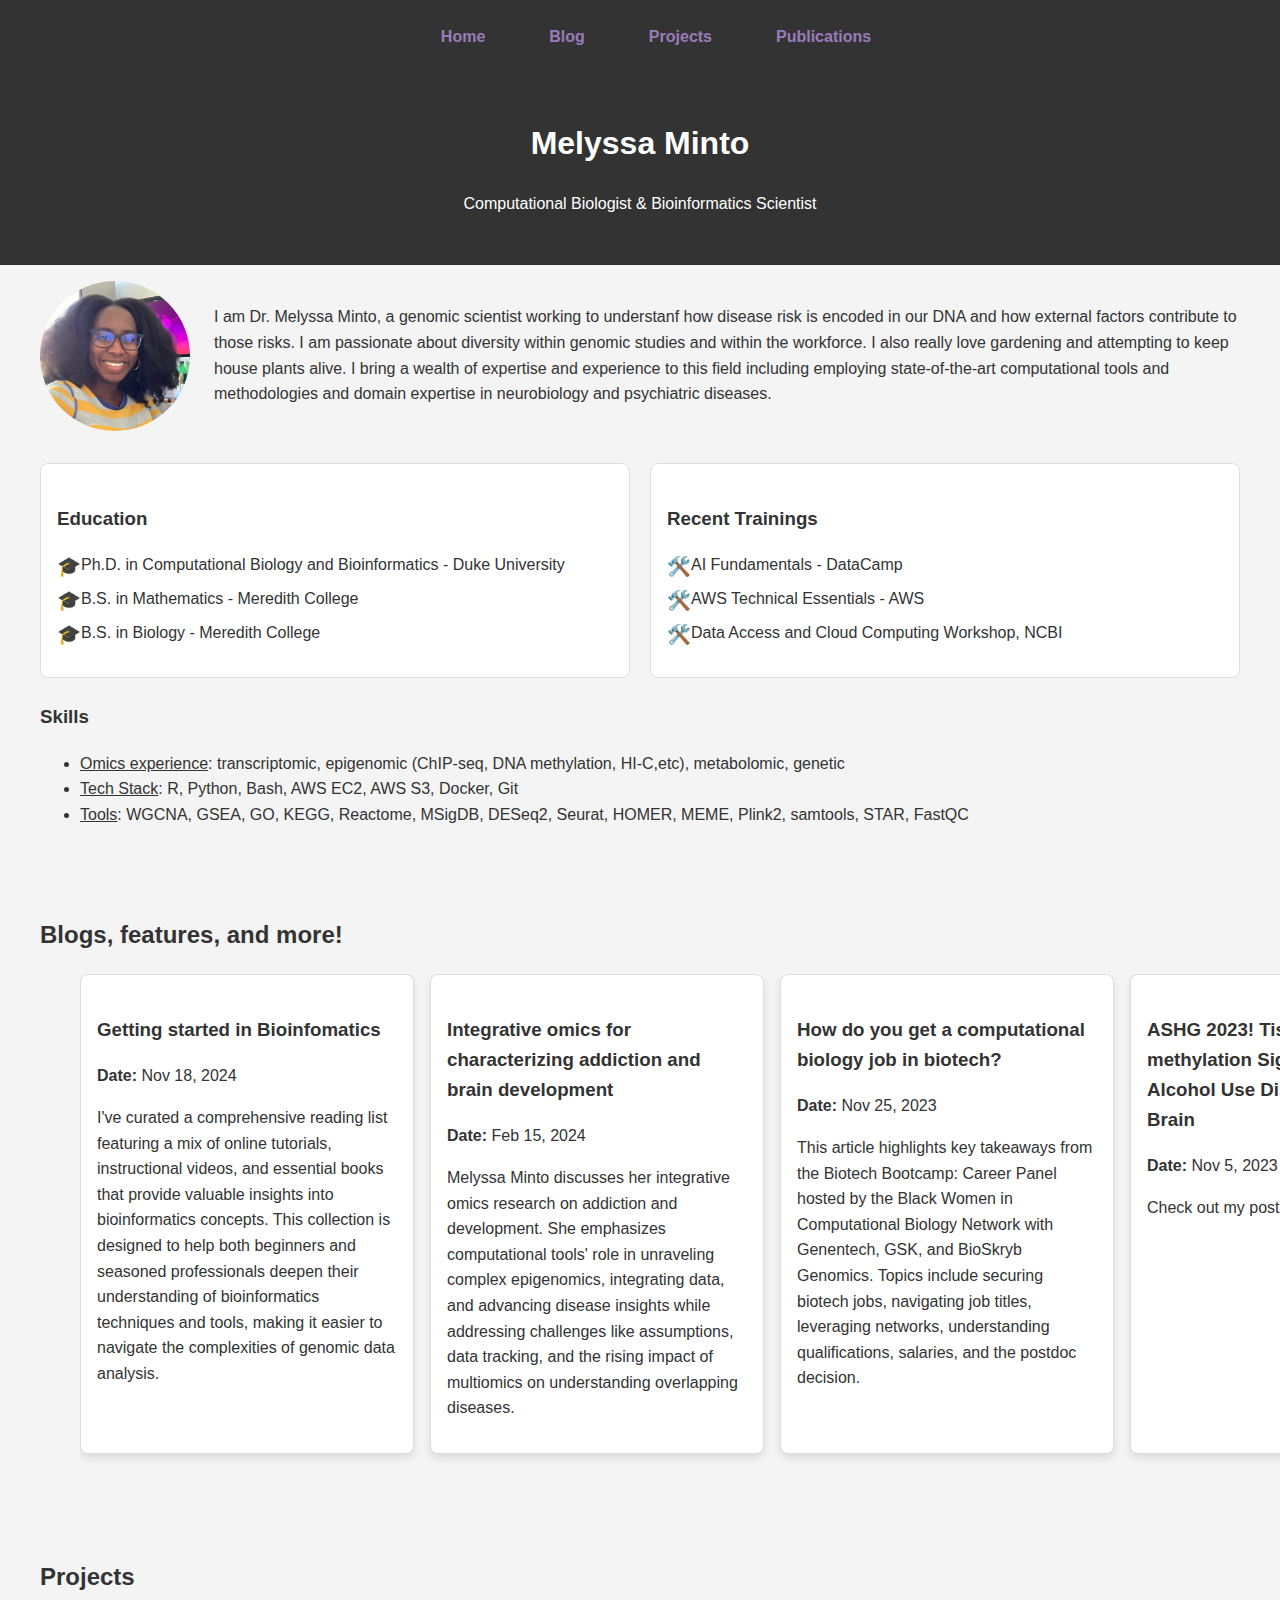
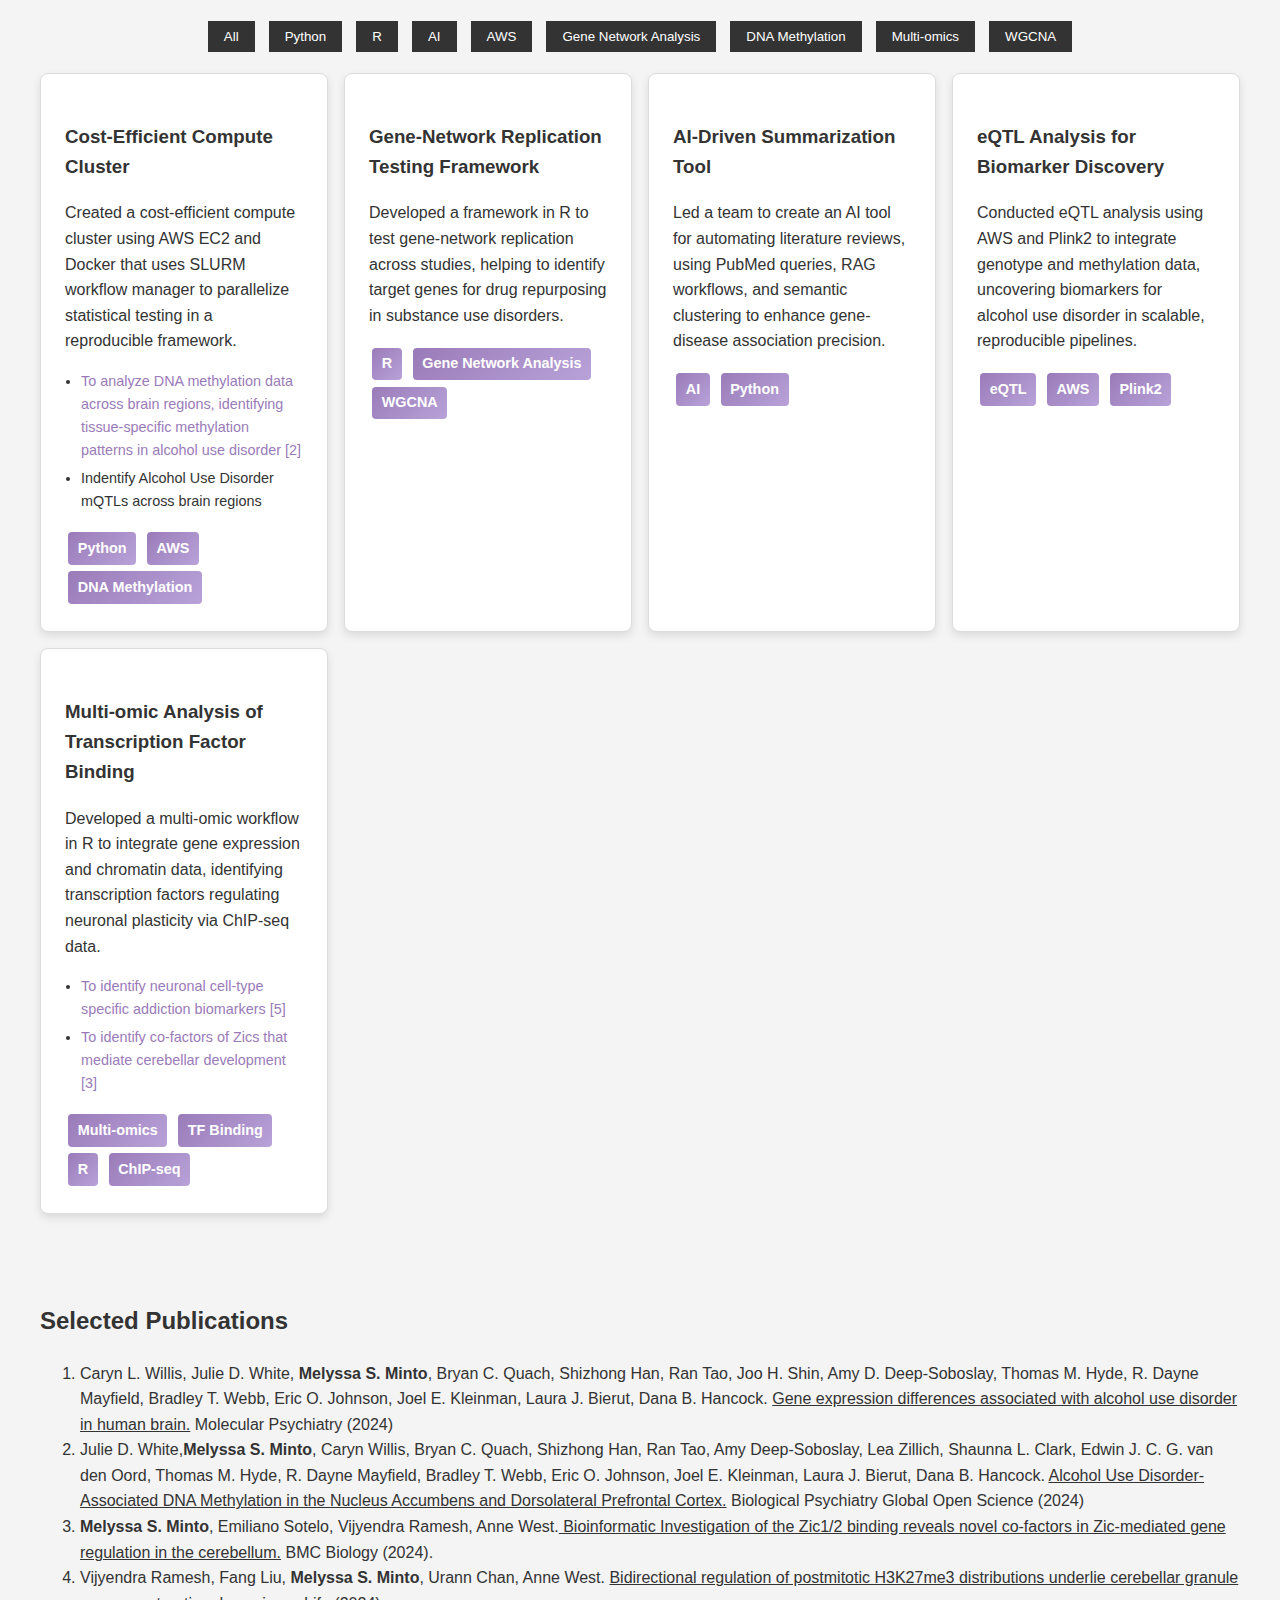
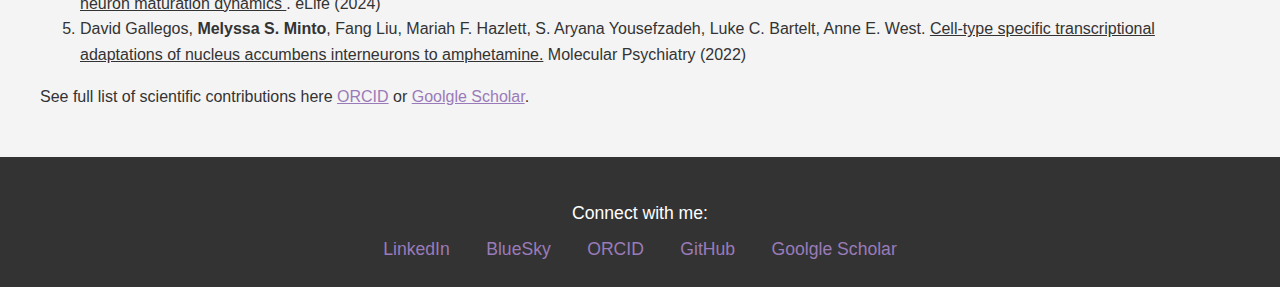
==== index.html @ 6156211e "launch" ====
<!DOCTYPE html>
<html lang="en">
<head>
    <meta charset="UTF-8">
    <meta name="viewport" content="width=device-width, initial-scale=1.0">
    <title>Melyssa Minto - Bioinformatics Portfolio</title>
    <link rel="stylesheet" href="styles.css">
</head>
<body>

<section id ="home">
    <header>
        <h1>Melyssa Minto</h1>
        <p>Computational Biologist & Bioinformatics Scientist</p>
    

        <nav>
            <div class="menu-icon" onclick="toggleMenu()">
                &#9776; <!-- Hamburger icon -->
            </div>
            <div class="nav-links">
                <a href="#home">Home</a> 
                <a href="blog.html">Blog</a> 
                <a href="#projects">Projects</a> 
                <a href="#publications">Publications</a> 
            </div>
        </nav>
    </header>

</section>


<section id ="intro">
    <div class="container">
        <div class="profile-section">
            <img src="assets/MelyssaMinto.jpg" alt="Headshot of Dr. Melyssa Minto" class="profile-photo">
            <div class="bio">
                <p> I am Dr. Melyssa Minto, a genomic scientist working to understanf how disease risk is encoded in our DNA and how external factors contribute to those risks.
                    I am passionate about diversity within genomic studies and within the workforce.
                    I also really love gardening and attempting to keep house plants alive. 
                    I bring a wealth of expertise and experience to this field including employing state-of-the-art computational tools and methodologies and domain expertise in neurobiology and psychiatric diseases.
                </p>
            </div>
        </div>
   
        <div class="info-section">
            <div class="education">
                <h3>Education</h3>

                <ul>
                    <li>Ph.D. in Computational Biology and Bioinformatics - Duke University</li>
                    <li>B.S. in Mathematics - Meredith College</li>
                    <li>B.S. in Biology - Meredith College</li>
                    <!-- Add more items as needed -->
                </ul>


            </div>
            <div class="trainings">
                <h3>Recent Trainings</h3>
                <ul>
                    <li>AI Fundamentals - DataCamp</li>
                    <li>AWS Technical Essentials -  AWS</li>
                    <li>Data Access and Cloud Computing Workshop, NCBI </li>
                    <!-- <li>Project Management Training, Duke DEVELPMNT</li>
                    <li>Clinical Research Education in Genome Science, Icahn SOM at Mt. Sinai</li>
                    <li>Certificate in Integrative Genomics, Summer Institute in Statistical Genetics UW-Seattle </li> -->

                    <!-- Add more items as needed -->
                </ul>
            </div>
        </div>
        <div class="skills">
            <h3> Skills</h3>
            <ul>
                <li> <u>Omics experience</u>: transcriptomic, epigenomic (ChIP-seq, DNA methylation, HI-C,etc), metabolomic, genetic </li>
                <li><u>Tech Stack</u>: R, Python, Bash, AWS EC2, AWS S3, Docker, Git </li> 
                <li><u>Tools</u>: WGCNA, GSEA, GO, KEGG, Reactome, MSigDB, DESeq2, Seurat, HOMER, MEME, Plink2, samtools, STAR, FastQC</li>
                    
            </ul>
        </div>
    </div>


</section>

<section id="blog-posts">
    <h2>Blogs, features, and more!</h2>
    <div class="carousel-container">
        <button class="carousel-btn prev" onclick="scrollCarousel(-1)">&#10094;</button>
        
        <div class="carousel-wrapper">

            <a href="blogs/getting_started_in_comp_bio.html" class="blog-item">
                <h3>Getting started in Bioinfomatics</h3>
                <p><strong>Date:</strong> Nov 18, 2024</p>
                <p> I've curated a comprehensive reading list featuring a mix of online tutorials, instructional videos, and essential books that provide valuable insights into bioinformatics concepts. This collection is designed to help both beginners and seasoned professionals deepen their understanding of bioinformatics techniques and tools, making it easier to navigate the complexities of genomic data analysis. </p>
            </a>
     

           
            <a href="https://www.biotechniques.com/computational-biology/integrative-omics-for-characterizing-addiction-and-brain-development/" class="blog-item">
                <h3>Integrative omics for characterizing addiction and brain development</h3>
                <p><strong>Date:</strong> Feb 15, 2024</p>
                <p> Melyssa Minto discusses her integrative omics research on addiction and development. She emphasizes computational tools' role in unraveling complex epigenomics, integrating data, and advancing disease insights while addressing challenges like assumptions, data tracking, and the rising impact of multiomics on understanding overlapping diseases.</p>
            </a>
            <a href="https://www.blackwomencompbio.org/post/how-do-you-get-a-computational-biology-job-in-biotech" class="blog-item">
                <h3>How do you get a computational biology job in biotech?</h3>
                <p><strong>Date:</strong> Nov 25, 2023</p>
                <p>This article highlights key takeaways from the Biotech Bootcamp: Career Panel hosted by the Black Women in Computational Biology Network with Genentech, GSK, and BioSkryb Genomics. Topics include securing biotech jobs, navigating job titles, leveraging networks, understanding qualifications, salaries, and the postdoc decision.</p>
            </a>

            <a href="https://drive.google.com/file/d/18emSz_TZVVwudNC96Hi_s4DrclPBiktf/view" class="blog-item">
                <h3>ASHG 2023! Tissue-Specific DNA methylation Signatures of Alcohol Use Disorder in Human Brain</h3>
                <p><strong>Date:</strong> Nov 5, 2023</p>
                <p>Check out my poster for ASHG 2023!.</p>
            </a>
            <a href="https://drive.google.com/file/d/1DxgAihRSM2KOfqMVGhnPeo-tkK07u04_/view" class="blog-item">
                <h3>GECCRT 2023! Tissue-Specific DNA methylation Signatures of Alcohol Use Disorder in Human Brain</h3>
                <p><strong>Date:</strong> May 17 2023</p>
                <p>Check out my poster for GECCRT 2023.</p>
            </a>
            <a href="https://naturalsciences.org/calendar/event/lunchtime-discovery-genomics-equity-and-the-environment/" class="blog-item">
                <h3>Lunchtime Discovery: Genomics, Equity and the Environment </h3>
                <p><strong>Date:</strong> Feb 15, 2023</p>
                <p> Curious about the what a Bioinformatics Scientist does - check this out.</p>
            </a>
            <a href="https://magazine.meredith.edu/2023/05/03/melyssa-minto-hard-work-pays-off/" class="blog-item">
                <h3>Hard Work Pays Off - Alumna Uses Determination to Achieve Her Goals</h3>
                <p><strong>Date:</strong> May 3, 2023</p>
                <p> Melyssa Minto, bioinformatics scientist at RTI, explores the intersection of genetics, epigenetics, and social determinants of health. She emphasizes finding your niche and pursuing questions that inspire passion in bioinformatics .</p>
            </a>
            <a href="https://www.youtube.com/watch?v=2IV2mWRRefg" class="blog-item">
                <h3>Bioinformatics PhD, Motherhood, Amplifying Black Voices ft Melyssa Minto | Tech Girl Thursdays Ep 19 </h3>
                <p><strong>Date:</strong> Jan 28, 2021</p>
                <p> Watch this interview as I discuss balancing motherhood and getting my PhD.</p>
            </a>
            <a href="https://www.meredith.edu/goingstrong/melyssa-minto/" class="blog-item">
                <h3>Making Research a Career – Melyssa Mintoy</h3>
                <p><strong>Date:</strong> May 2017</p>
                <p> Melyssa Minto, ’17, a double major in mathematics and biology, is pursuing a Ph.D. in computational biology and bioinformatics at Duke University, driven by her passion for genetics, epigenetics, and research, while valuing the supportive Meredith College community that helped shape her academic and personal growth.</p>
            </a>

         
            
            <!-- Add more blog items as needed -->
        </div>
        
        <button class="carousel-btn next" onclick="scrollCarousel(1)">&#10095;</button>
    </div>
</section>


<section id="projects">
    <h2>Projects</h2>

    <!-- Filter Buttons -->
    <div class="filter-buttons">
        <button onclick="filterProjects('all')">All</button>
        <button onclick="filterProjects('Python')">Python</button>
        <button onclick="filterProjects('R')">R</button>
        <button onclick="filterProjects('AI')">AI</button>
        <button onclick="filterProjects('AWS')">AWS</button>
        <button onclick="filterProjects('Gene Network Analysis')">Gene Network Analysis</button>
        <button onclick="filterProjects('DNA Methylation')">DNA Methylation</button>
        <button onclick="filterProjects('Multi-omics')">Multi-omics</button>
        <button onclick="filterProjects('WGCNA')">WGCNA</button>
    </div>

    <!-- Project Cards in Grid -->
    <div class="project-grid">
        <!-- Project 1 -->
        <div class="project-card" data-tags="Python AWS DNA Methylation">
            <a href="https://github.com/MelyssaMinto/compute-cluster" target="_blank">
                <h3>Cost-Efficient Compute Cluster</h3>
                <p>Created a cost-efficient compute cluster using AWS EC2 and Docker that uses SLURM workflow manager to parallelize statistical testing in a reproducible framework. </p>
            </a>
            
            <!-- "Used in" Section with Links (outside of <a> tag) -->
            <ul class="used-in">
                <li><a href="#publications" target="_blank">To analyze DNA methylation data across brain regions, identifying tissue-specific methylation patterns in alcohol use disorder [2]</a></li>
                <li>Indentify Alcohol Use Disorder mQTLs across brain regions</li>
            </ul>
            
            <!-- Tags Section -->
            <div class="tags">
                <span>Python</span>
                <span>AWS</span>
                <span>DNA Methylation</span>
            </div>
        </div>

        <!-- Project 2 -->
        <div class="project-card" data-tags="R Gene Network Analysis WGCNA">
            <a href="" target="_blank">
                <h3>Gene-Network Replication Testing Framework</h3>
                <p>Developed a framework in R to test gene-network replication across studies, helping to identify target genes for drug repurposing in substance use disorders.</p>
            </a>
            <!-- "Used in" Section with Links -->
            <!-- <ul class="used-in">
                <li><a href="https://scholar.google.com/citations?user=4_3eFXcAAAAJ&hl=en" target="_blank">Publication Title 1</a></li>
            </ul> -->
            <!-- Tags Section -->
            <div class="tags">
                <span>R</span>
                <span>Gene Network Analysis</span>
                <span>WGCNA</span>
            </div>
            
        </div>

        <!-- Project 3 -->
         <div class="project-card" data-tags="AI Python">
            <a href="https://github.com/MelyssaMinto/ai-literature-summarization" target="_blank" >
                <h3>AI-Driven Summarization Tool</h3>
                <p>Led a team to create an AI tool for automating literature reviews, using PubMed queries, RAG workflows, and semantic clustering to enhance gene-disease association precision.</p>
            </a>
            <!-- "Used in" Section with Links -->
             <!-- <ul class="used-in">
                 <li></li>
                 <li> </li>
             </ul> -->
             <!-- Tags Section -->
            <div class="tags">
                <span>AI</span>
                <span>Python</span>
            </div>
         </div>
           
       

        <!-- Project 4 -->
         <div class="project-card" data-tags="eQTL AWS Plink2">
            <a href="https://github.com/MelyssaMinto/eqtl-analysis" target="_blank" >
                <h3>eQTL Analysis for Biomarker Discovery</h3>
                <p>Conducted eQTL analysis using AWS and Plink2 to integrate genotype and methylation data, uncovering biomarkers for alcohol use disorder in scalable, reproducible pipelines.</p>
            </a>
            <!-- "Used in" Section with Links -->
             <!-- <ul class="used-in">
                 <li></li>
                 <li></li>
             </ul>  -->
             <!-- Tags Section -->
            <div class="tags">
                <span>eQTL</span>
                <span>AWS</span>
                <span>Plink2</span>
            </div>
         </div>
            
       

        <!-- Project 5 -->
         <div class="project-card" data-tags="Multi-omics TF Binding R ChIP-seq">
            <a href="https://github.com/MelyssaMinto/multi-omic-tf-binding" target="_blank" >
                <h3>Multi-omic Analysis of Transcription Factor Binding</h3>
                <p>Developed a multi-omic workflow in R to integrate gene expression and chromatin data, identifying transcription factors regulating neuronal plasticity via ChIP-seq data.</p>
                
            </a>
            <!-- "Used in" Section with Links -->
             <ul class="used-in">
                 <li><a href="#publications" target="_blank"> To identify neuronal cell-type specific addiction biomarkers [5] </a></li>
                 <li><a href="#publications" target="_blank">To identify co-factors of Zics that mediate cerebellar development [3]</a></li>
             </ul>
             <!-- Tags Section -->
            <div class="tags">
                <span>Multi-omics</span>
                <span>TF Binding</span>
                <span>R</span>
                <span>ChIP-seq</span>
            </div>


         </div>
            
        
    </div>
</section>

<section id="publications"> 
    <h2> Selected Publications</h2>
    <ol>
        <li><a href="https://www.nature.com/articles/s41380-024-02777-1" target="_blank" class="pub">Caryn L. Willis, Julie D. White, <strong>Melyssa S. Minto</strong>, Bryan C. Quach, Shizhong Han, Ran Tao, Joo H. Shin, Amy D. Deep-Soboslay, Thomas M. Hyde, R. Dayne Mayfield, Bradley T. Webb, Eric O. Johnson, Joel E. Kleinman, Laura J. Bierut, Dana B. Hancock. <u>Gene expression differences associated with alcohol use disorder in human brain.</u> Molecular Psychiatry (2024)</a> </li>
        <li><a href="https://www.sciencedirect.com/science/article/pii/S2667174324000880?via%3Dihub" target="_blank" class="pub">Julie D. White,<strong>Melyssa S. Minto</strong>, Caryn Willis, Bryan C. Quach, Shizhong Han, Ran Tao, Amy Deep-Soboslay, Lea Zillich, Shaunna L. Clark, Edwin J. C. G. van den Oord, Thomas M. Hyde, R. Dayne Mayfield, Bradley T. Webb, Eric O. Johnson, Joel E. Kleinman, Laura J. Bierut, Dana B. Hancock. <u>Alcohol Use Disorder-Associated DNA Methylation in the Nucleus Accumbens and Dorsolateral Prefrontal Cortex.</u> Biological Psychiatry Global Open Science (2024)</a></li>
        <li><a href="https://bmcbiol.biomedcentral.com/articles/10.1186/s12915-024-01989-9" target="_blank" class="pub"><strong>Melyssa S. Minto</strong>, Emiliano Sotelo, Vijyendra Ramesh, Anne West.<u> Bioinformatic Investigation of the Zic1/2 binding reveals novel co-factors in Zic-mediated gene regulation in the cerebellum.</u> BMC Biology (2024).</a></li>
        <li><a href="https://elifesciences.org/articles/86273" target="_blank" class="pub">Vijyendra Ramesh, Fang Liu, <strong>Melyssa S. Minto</strong>, Urann Chan, Anne West. <u>Bidirectional regulation of postmitotic H3K27me3 distributions underlie cerebellar granule neuron maturation dynamics </u>. eLife (2024) </a></li>
        <li><a href="http://www.nature.com/articles/s41380-022-01466-1" target="_blank" class="pub">David Gallegos, <strong>Melyssa S. Minto</strong>, Fang Liu, Mariah F. Hazlett, S. Aryana Yousefzadeh, Luke C. Bartelt, Anne E. West. <u>Cell-type specific transcriptional adaptations of nucleus accumbens interneurons to amphetamine.</u> Molecular Psychiatry (2022)</a></li>
    </ol>

    <p> See full list of scientific contributions here <a href="https://orcid.org/0000-0002-5438-7285" target="_blank">ORCID</a> or <a href="https://scholar.google.com/citations?user=4_3eFXcAAAAJ&hl=en" target="_blank">Goolgle Scholar</a>.</p>

</section>

<!-- Footer Section -->
<footer>
    <div class="footer-content">
        <p>Connect with me:</p>
        <div class="social-links">
            <a href="https://www.linkedin.com/in/melyssaminto/" target="_blank">LinkedIn</a>
            <a href="https://bsky.app/profile/melyssaminto.bsky.social" target="_blank">BlueSky</a>
            <a href="https://orcid.org/0000-0002-5438-7285" target="_blank">ORCID</a>
            <a href="https://github.com/MelyssaMinto" target="_blank">GitHub</a>
            <a href="https://scholar.google.com/citations?user=4_3eFXcAAAAJ&hl=en" target="_blank">Goolgle Scholar</a>
        </div>
    </div>
</footer>

<script>
    function filterProjects(tag) {
        const cards = document.querySelectorAll('.project-card');
        
        cards.forEach(card => {
            // Show all cards if "all" is selected
            if (tag === 'all') {
                card.style.display = 'block';
            } else {
                // Check if the card has the selected tag
                if (card.getAttribute('data-tags').includes(tag)) {
                    card.style.display = 'block';
                } else {
                    card.style.display = 'none';
                }
            }
        });
    }

    let currentIndex = 0;

//     function scrollCarousel(direction) {
//     const wrapper = document.querySelector('#blog-posts .carousel-wrapper');
//     const itemWidth = wrapper.offsetWidth / 3; // Width of each blog item in carousel
//     const maxIndex = Math.ceil(wrapper.children.length / 3) - 1; // Calculate max index for 3 items per view

//     // Update current index based on direction
//     currentIndex = Math.min(maxIndex, Math.max(0, currentIndex + direction));
//     const scrollPosition = currentIndex * itemWidth * 3;

//     // Smooth scroll to new position
//     wrapper.style.transform = `translateX(-${scrollPosition}px)`;
// }

function scrollCarousel(direction) {
    const wrapper = document.querySelector('.carousel-wrapper');
    const scrollAmount = wrapper.offsetWidth * 0.9; // Scroll 90% of the visible area width
    wrapper.scrollBy({
        left: direction * scrollAmount, // Scroll left or right based on direction (-1 or 1)
        behavior: 'smooth', // Smooth scrolling
    });
}


//     function scrollCarousel(direction) {
//         const wrapper = document.querySelector('.carousel-wrapper');
//         const items = document.querySelectorAll('.blog-item');
//         const itemsPerView = window.innerWidth >= 1024 ? 3 : window.innerWidth >= 769 ? 2 : 1;

//         const totalItems = items.length;
//         const maxIndex = totalItems - itemsPerView;

//         // Update the current index
//         currentIndex += direction;

//         // Clamp the index within bounds
//         currentIndex = Math.max(0, Math.min(currentIndex, maxIndex));

//         // Scroll to the selected item
//         wrapper.style.transform = `translateX(-${currentIndex * (100 / itemsPerView)}%)`;
//     }

//     function toggleMenu() {
//     const nav = document.querySelector('nav');
//     nav.classList.toggle('active');
// }

function updateCarouselButtons() {
    const wrapper = document.querySelector('.carousel-wrapper');
    const prevBtn = document.querySelector('.carousel-btn.prev');
    const nextBtn = document.querySelector('.carousel-btn.next');

    // Show or hide the "previous" button
    prevBtn.style.display = wrapper.scrollLeft > 0 ? 'block' : 'none';

    // Show or hide the "next" button
    const maxScrollLeft = wrapper.scrollWidth - wrapper.offsetWidth;
    nextBtn.style.display = wrapper.scrollLeft < maxScrollLeft ? 'block' : 'none';
}

// Attach the update function to the scroll event
document.querySelector('.carousel-wrapper').addEventListener('scroll', updateCarouselButtons);

// Run on load to initialize button visibility
updateCarouselButtons();


</script>



</body>
</html>
---- styles.css ----
html {
    scroll-behavior: smooth;
}


/* Main Container */
.container {
    max-width: 1200px;
    margin: 0 auto;
    padding: 1rem;
}

/* General Body Style */
body {
    font-family: Arial, sans-serif;
    line-height: 1.6;
    margin: 0;
    padding-top: 65px; 
    background: #f4f4f4;
    color: #333;
}
a {
    color: #9a7bb9;
    transition: color 0.3s;
}

a:hover {
    color: #46385b;
}


table {
    width: 100%;
    border-collapse: collapse; /* Makes borders collapse into a single border */
    border: 2px solid black; /* Add a black border around the table */
}

th, td {
    border: 1px solid black; /* Add a black border to each cell */
    padding: 8px; /* Adds some padding inside the cells */
    text-align: left; /* Optional, but helps make the text align neatly */
}

thead {
    background-color: #f2f2f2; /* Optional: Adds a background color to the header */
}


/* Header Section */
header {
    background: #333;
    color: #fff;
    text-align: center;
    padding: 2rem 1rem;
}

/* Navigation Bar */
nav {
    display: flex;
    justify-content: center;
    align-items: center;
    padding: 1rem;
    background-color: #333;
    color: #fff;
    position: fixed;
    top: 0;
    left: 0;
    width: 100%;
    z-index: 1000;
}

nav .nav-links {
    display: flex;
    justify-content: center;
    align-items: center;
}

nav a {
    color: #9a7bb9;
    margin: 0 1rem;
    text-decoration: none;
    font-weight: bold;
    transition: color 0.3s;
}

nav .nav-links a:hover {
    color: #b8a2d8;
}

nav .menu-icon {
    display: none;  /* Hidden by default on large screens */
    font-size: 2rem;
    cursor: pointer;
}

nav a:hover {
    background-color: #444;
}

/* Fix layout when navigation is active */
nav.active .nav-links a:hover {
    background-color: #444;
}


/* Profile Section Styling */
.profile-section {
    display: flex;
    align-items: center;
    gap: 1.5rem;
    margin-bottom: 2rem;
}

.profile-photo {
    width: 150px;
    height: 150px;
    border-radius: 50%;
    object-fit: cover;
}

.bio {
    flex: 1;
}

/* Information Section (Education & Trainings) */
.info-section {
    display: flex;
    gap: 20px;
    margin-top: 1rem;
}

.education, .trainings {
    flex: 1;
    background-color: #fff;
    padding: 1rem;
    border: 1px solid #ddd;
    border-radius: 8px;
}

/* Custom Bullet Points for Education Section */
.education ul {
    list-style: none; /* Remove default bullets */
    padding-left: 0; /* Remove left padding */
}

.education ul li {
    position: relative;
    padding-left: 1.5rem; /* Space for the emoji */
    margin-bottom: 0.5rem;
}

.education ul li::before {
    content: "🎓 "; /* Emoji as bullet point */
    position: absolute;
    left: 0;
    top: 0;
    font-size: 1.2rem;
}

/* Custom Bullet Points for Training Section */
.trainings ul {
    list-style: none; /* Remove default bullets */
    padding-left: 0; /* Remove left padding */
}

.trainings ul li {
    position: relative;
    padding-left: 1.5rem; /* Space for the emoji */
    margin-bottom: 0.5rem;
}

.trainings ul li::before {
    content: "🛠️  "; /* Emoji as bullet point */
    position: absolute;
    left: 0;
    top: 0;
    font-size: 1.2rem;
}

#blog-posts {
    padding: 2rem; /* Same as other sections for alignment */
    max-width: 1200px;
    margin: 0 auto;
}

/* Carousel Container */
.carousel-container {
    position: relative;
    overflow: hidden;
    width: 100%;
    max-width: 1200px;
    margin: 0 auto;
    padding: 0 40px; /* Adjusts padding between carousel buttons and blog items */
}

/* Wrapper to hold blog items in a row */
.carousel-wrapper {
    display: flex;
    gap: 1rem;
    transition: transform 0.5s ease;
    scroll-snap-type: x mandatory;
    overflow-x: auto;
    flex-wrap: nowrap;
    padding-bottom: 1rem; 

}

.carousel-wrapper::-webkit-scrollbar {
    display: none; /* Optional: Hides scrollbar for cleaner UI */
}

/* Individual Blog Item */
.blog-item {
    flex: 0 0 calc(33.33% - 1rem);
    max-width: 300px; 
    text-decoration: none; 
    color: inherit; 
    background: #fff;
    border: 1px solid #ddd;
    padding: 1rem;
    border-radius: 8px;
    box-shadow: 0 4px 8px rgba(0, 0, 0, 0.1);
    transition: transform 0.3s;
    scroll-snap-align: start;
}

.blog-item:a {
    text-decoration: none; 

}


.blog-item:hover {
    transform: scale(1.05);
    border-color: #9a7bb9;
    box-shadow: 0 4px 12px rgba(154, 123, 185, 0.2);
}


/* Carousel Buttons */
.carousel-btn {
    position: absolute;
    top: 50%;
    transform: translateY(-50%);
    font-size: 2rem;
    color: #333;
    background-color: transparent;
    border: none;
    cursor: pointer;
    padding: 0.5rem;
    z-index: 10; 
}

.carousel-btn.prev {
    left: 10px;
}

.carousel-btn.next {
    right: 1dvb;
}

.carousel-btn:hover {
    color: #9a7bb9;
}




/* Projects Section */
#projects {
    padding: 2rem;
    max-width: 1200px;
    margin: 0 auto;
}

.filter-buttons {
    text-align: center;
    margin-bottom: 1rem;
}

.filter-buttons button {
    padding: 0.5rem 1rem;
    margin: 0.3rem;
    background-color: #333;
    color: #fff;
    border: none;
    cursor: pointer;
    transition: background-color 0.3s;
}

.filter-buttons button:hover {
    background-color: #555;
}


.project-grid {
    display: grid;
    grid-template-columns: repeat(auto-fill, minmax(250px, 1fr));
    gap: 1rem;
}

.project-card {
    text-decoration: none; 
    color: inherit; 
    background: #fff;
    border: 1px solid #ddd;
    padding: 1.5rem;
    border-radius: 8px;
    box-shadow: 0 4px 8px rgba(0, 0, 0, 0.1);
    transition: transform 0.3s;
    overflow: hidden;
}

.project-card a {
    text-decoration: none;
    color: inherit;
    transition: color 0.3s;
}

.project-card:hover {
    transform: scale(1.05);
    border-color: #9a7bb9;
    box-shadow: 0 4px 12px rgba(154, 123, 185, 0.2);
}

/* "Used in" Section */
.used-in {
    list-style-type: disc;
    padding-left: 1rem; 
    margin-top: 0.5rem;
    margin-bottom: 1rem;
    font-size: 0.9rem;
}

.used-in li {
    margin-bottom: 0.3rem;
}

.used-in a {
    color: #9a7bb9;
    text-decoration: none;
    transition: color 0.3s;
}

.used-in a:hover {
    color: #b8a2d8;
    
}

/* Tag Styling */
.tags {
    margin-top: 1rem;
}

.tags span {
    display: inline-block;
    background: linear-gradient(135deg, #9a7bb9, #b8a2d8); /* Lavender gradient */
    color: #fff;
    padding: 0.3rem 0.6rem;
    margin: 0.2rem;
    border-radius: 4px;
    font-size: 0.9rem;
    font-weight: bold;
    transition: background-color 0.3s;
}

.tags span:hover {
    background: linear-gradient(135deg, #b8a2d8, #9a7bb9);
}

/* Publication Section */
#publications {
    padding: 2rem;
    max-width: 1200px;
    margin: 0 auto;
    text-decoration: none;
}

.pub {
    text-decoration: none;
    color: inherit;
}
.pub:hover {
    transform: scale(1.05);
    border-color: #9a7bb9;
    box-shadow: 0 4px 12px rgba(154, 123, 185, 0.2);
}
/* Footer Section */
footer {
    background-color: #333;
    color: #fff;
    padding: 1.5rem 0;
    text-align: center;
}

.footer-content {
    max-width: 1200px;
    margin: 0 auto;
}

.footer-content p {
    font-size: 1.1rem;
    margin-bottom: 0.5rem;
}

.social-links a {
    color: #9a7bb9;
    text-decoration: none;
    margin: 0 1rem;
    font-size: 1.1rem;
    transition: color 0.3s;
}

.social-links a:hover {
    color: #b8a2d8;
}

/* blog page and blogs */

.blog-grid-container {
    display: grid;
    grid-template-columns: repeat(auto-fill, minmax(300px, 1fr)); /* Creates responsive grid */
    gap: 1.5rem; /* Space between the grid items */
    padding: 2rem 3rem;
  }

  .blog-grid-item {
    background-color: #fff;
    padding: 1.5rem;
    border-radius: 8px;
    box-shadow: 0 4px 8px rgba(0, 0, 0, 0.1);
    text-decoration: none;
    color: inherit;
    transition: transform 0.3s ease, box-shadow 0.3s ease;
  }
  
  .blog-grid-item:hover {
    transform: translateY(-10px);
    box-shadow: 0 6px 12px rgba(0, 0, 0, 0.2);
  }
  
  .blog-grid-item h3 {
    font-size: 1.75rem;
    margin-bottom: 0.5rem;
  }
  
  .blog-grid-item p {
    font-size: 1rem;
    color: #555;
  }
  
  .blog-grid-item p strong {
    font-weight: bold;
  }
  


/* blogs */


article {
    margin: 0;
    padding: 20px;
    background: white; /* Optional: Adds a background to the article */
    border-radius: 8px;
}

.post-header{
    text-align: center;
    padding: 2rem 1rem;
    font-size: 2.5rem;
    margin-bottom: 5px;
}
.post-meta {
    text-align: center;
    font-size: 1rem;
    color: #888;
  }
  
  .post-meta span {
    font-weight: bold;
  }
  
  h2, h3 {
    margin-top: 1.5rem;
  }

  pre {
    background-color: #2d2d2d;
    color: white;
    padding: 1rem;
    border-radius: 5px;
    overflow-x: auto;
  }
  
  code {
    font-family: 'Courier New', monospace;
  }
  
  .callout {
    background-color: #d9c9ea;
    border-left: 5px solid #772dc0;
    padding: 1rem;
    margin: 1.5rem 0;
    border-radius: 5px;
  }
  
  .callout h4 {
    font-size: 1.25rem;
    margin-bottom: 5px;
  }
  
  .post-footer {
    font-size: 1rem;
    color: #555;
    margin-top: 2rem;
  }
  
/* Responsive Design */
@media (max-width: 768px) {

    .blog-grid-container {
        grid-template-columns: repeat(auto-fill, minmax(250px, 1fr)); /* Adjusts the columns for smaller screens */
      }

    .profile-section, .info-section {
        flex-direction: column;
        align-items: left;
        text-align: left;
    }

    .project-grid {
        grid-template-columns: 1fr;
    }

     /* Show the hamburger icon and hide the navigation links */
     nav .menu-icon {
        display: block;
        font-size: 2rem;
        cursor: pointer;
    }

    /* Hide the navigation links initially on small screens */
    nav .nav-links {
        display: none;
 
    }

    /* When the menu is active, show the links in a column */
    nav.active .nav-links {
        display: block;
        position: absolute;
        top: 60px;
        left: 0;
        width: 100%;
        background-color: #333;
        padding: 1rem;
        box-shadow: 0 2px 5px rgba(0, 0, 0, 0.1);
    }

    nav.active .nav-links a {
        display: block;
        padding: 1rem;
        border-bottom: 1px solid #444;
    }

    nav.active .nav-links a:hover {
        background-color: #444;
    }



    .carousel-wrapper {
        flex-wrap: nowrap; 
    }

    .blog-item {
        flex: 0 0 100%; /* One item per row on small screens */
    }

    .carousel-container {
        padding: 0 20px; /* Ensure there's padding to prevent overflow */
    }
}



/* Mid-size Screens: Show two items per view */
@media (max-width: 900px) {
    .blog-item {
        flex: 0 0 calc(50% - 1rem); /* Two items per row on medium screens */
    }
}


/* Basic desktop and tablet screen styles */
@media (min-width: 769px) {
    nav .menu-icon {
        display: none; /* Hide the hamburger icon on larger screens */
    }

    nav .nav-links {
        display: flex; /* Show the nav links in a row on larger screens */
    }

    nav .nav-links a {
        padding: 0.5rem 1rem;
    }
}
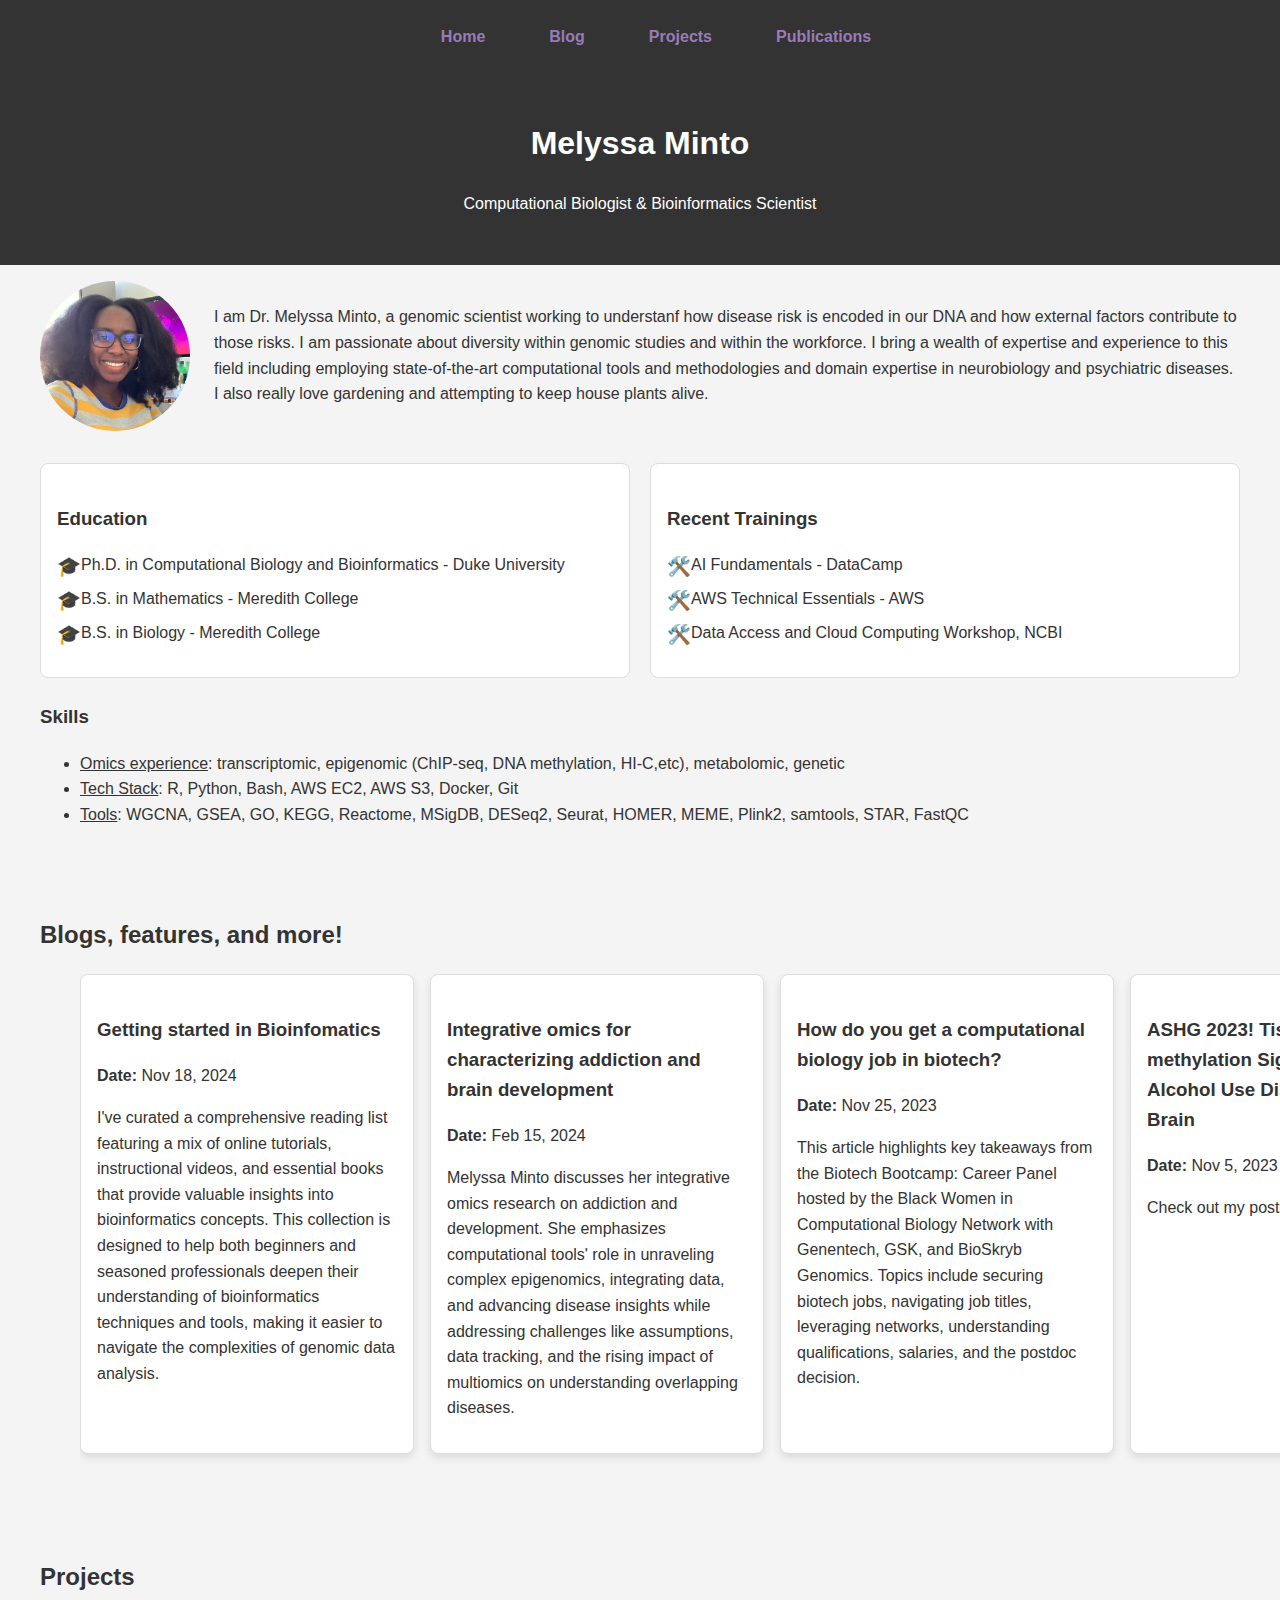
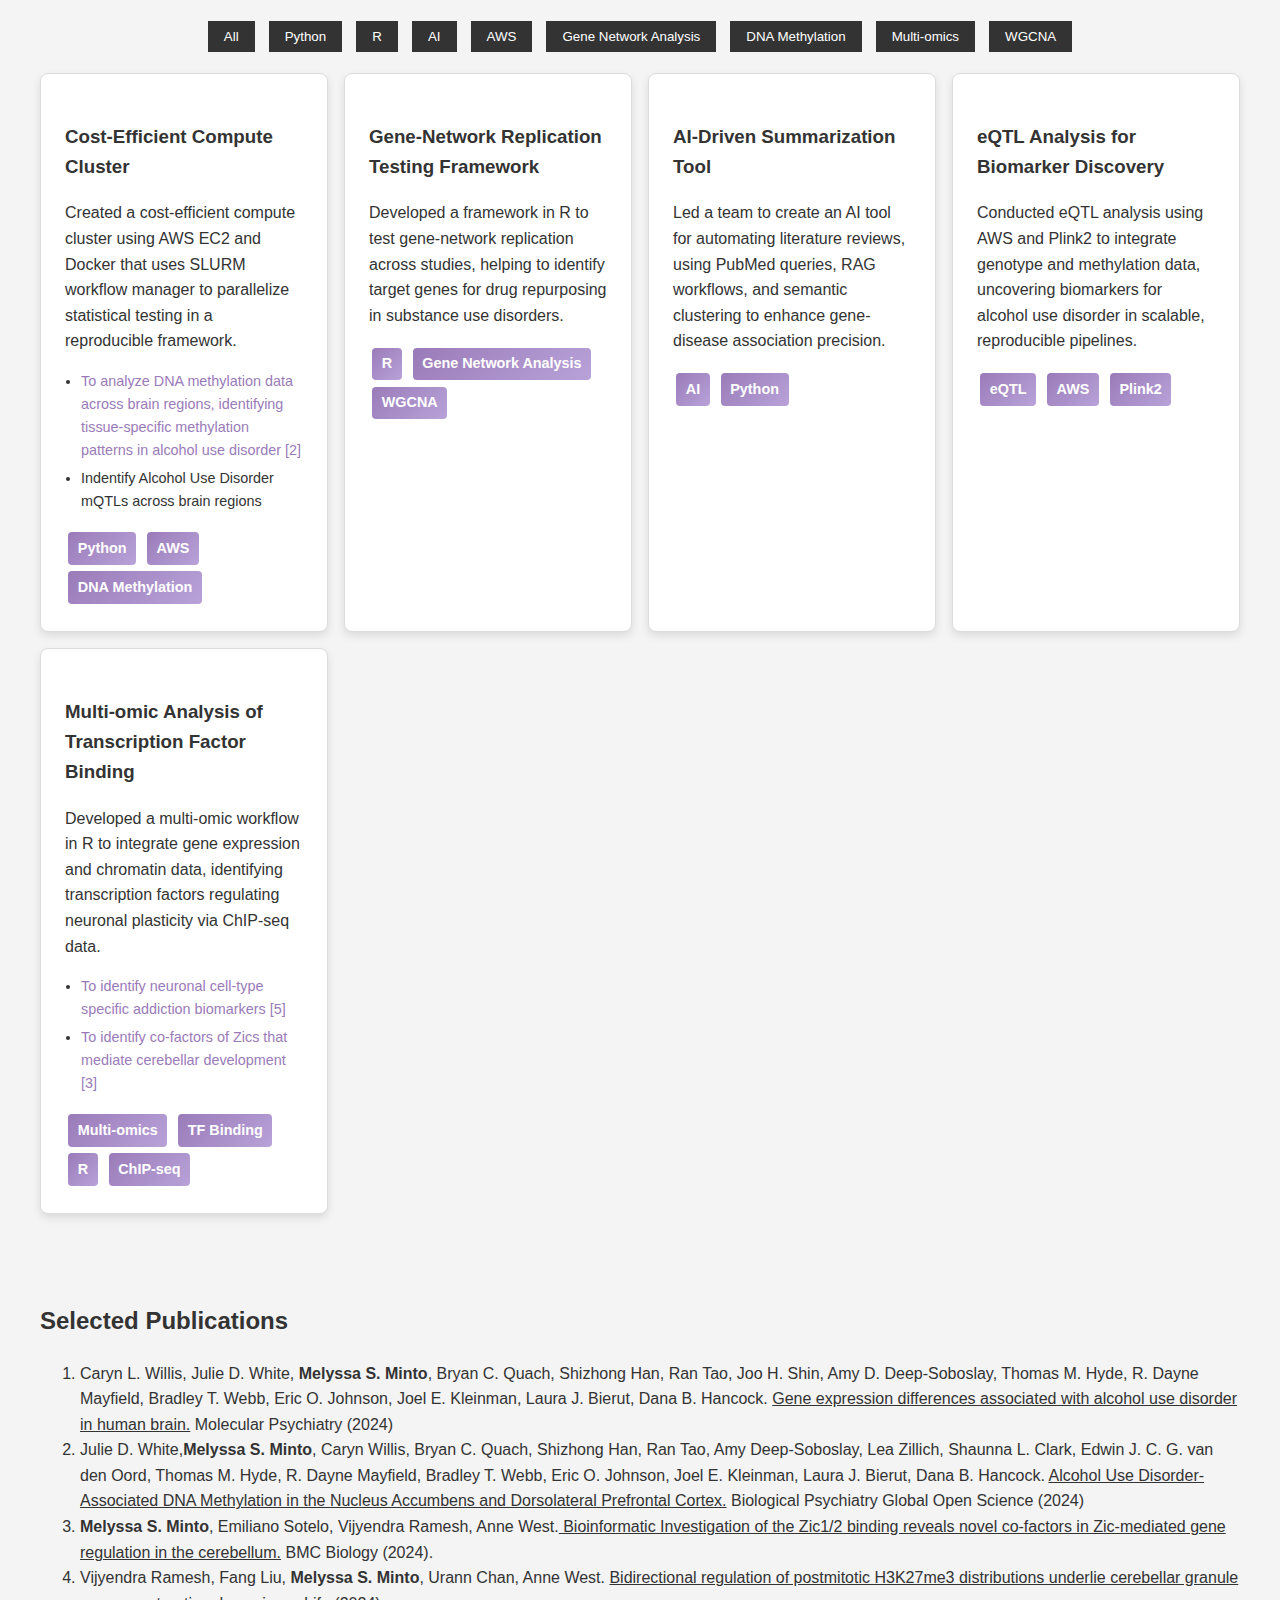
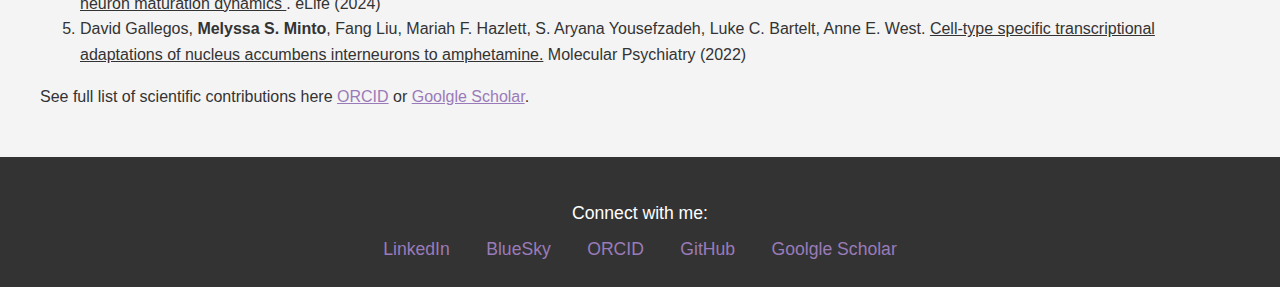
==== commit e75cea2e: "typos" ====
--- a/index.html
+++ b/index.html
@@ -37,8 +37,8 @@
             <div class="bio">
                 <p> I am Dr. Melyssa Minto, a genomic scientist working to understanf how disease risk is encoded in our DNA and how external factors contribute to those risks.
                     I am passionate about diversity within genomic studies and within the workforce.
+                    I bring a wealth of expertise and experience to this field including employing state-of-the-art computational tools and methodologies and domain expertise in neurobiology and psychiatric diseases.
                     I also really love gardening and attempting to keep house plants alive. 
-                    I bring a wealth of expertise and experience to this field including employing state-of-the-art computational tools and methodologies and domain expertise in neurobiology and psychiatric diseases.
                 </p>
             </div>
         </div>
@@ -136,7 +136,7 @@
                 <p> Watch this interview as I discuss balancing motherhood and getting my PhD.</p>
             </a>
             <a href="https://www.meredith.edu/goingstrong/melyssa-minto/" class="blog-item">
-                <h3>Making Research a Career – Melyssa Mintoy</h3>
+                <h3>Making Research a Career – Melyssa Minto</h3>
                 <p><strong>Date:</strong> May 2017</p>
                 <p> Melyssa Minto, ’17, a double major in mathematics and biology, is pursuing a Ph.D. in computational biology and bioinformatics at Duke University, driven by her passion for genetics, epigenetics, and research, while valuing the supportive Meredith College community that helped shape her academic and personal growth.</p>
             </a>
@@ -211,7 +211,7 @@
 
         <!-- Project 3 -->
          <div class="project-card" data-tags="AI Python">
-            <a href="https://github.com/MelyssaMinto/ai-literature-summarization" target="_blank" >
+            <a target="_blank" >
                 <h3>AI-Driven Summarization Tool</h3>
                 <p>Led a team to create an AI tool for automating literature reviews, using PubMed queries, RAG workflows, and semantic clustering to enhance gene-disease association precision.</p>
             </a>
@@ -231,7 +231,7 @@
 
         <!-- Project 4 -->
          <div class="project-card" data-tags="eQTL AWS Plink2">
-            <a href="https://github.com/MelyssaMinto/eqtl-analysis" target="_blank" >
+            <a target="_blank" >
                 <h3>eQTL Analysis for Biomarker Discovery</h3>
                 <p>Conducted eQTL analysis using AWS and Plink2 to integrate genotype and methylation data, uncovering biomarkers for alcohol use disorder in scalable, reproducible pipelines.</p>
             </a>
@@ -252,7 +252,7 @@
 
         <!-- Project 5 -->
          <div class="project-card" data-tags="Multi-omics TF Binding R ChIP-seq">
-            <a href="https://github.com/MelyssaMinto/multi-omic-tf-binding" target="_blank" >
+            <a href="https://github.com/MelyssaMinto/zic-analysis" target="_blank" >
                 <h3>Multi-omic Analysis of Transcription Factor Binding</h3>
                 <p>Developed a multi-omic workflow in R to integrate gene expression and chromatin data, identifying transcription factors regulating neuronal plasticity via ChIP-seq data.</p>
                 
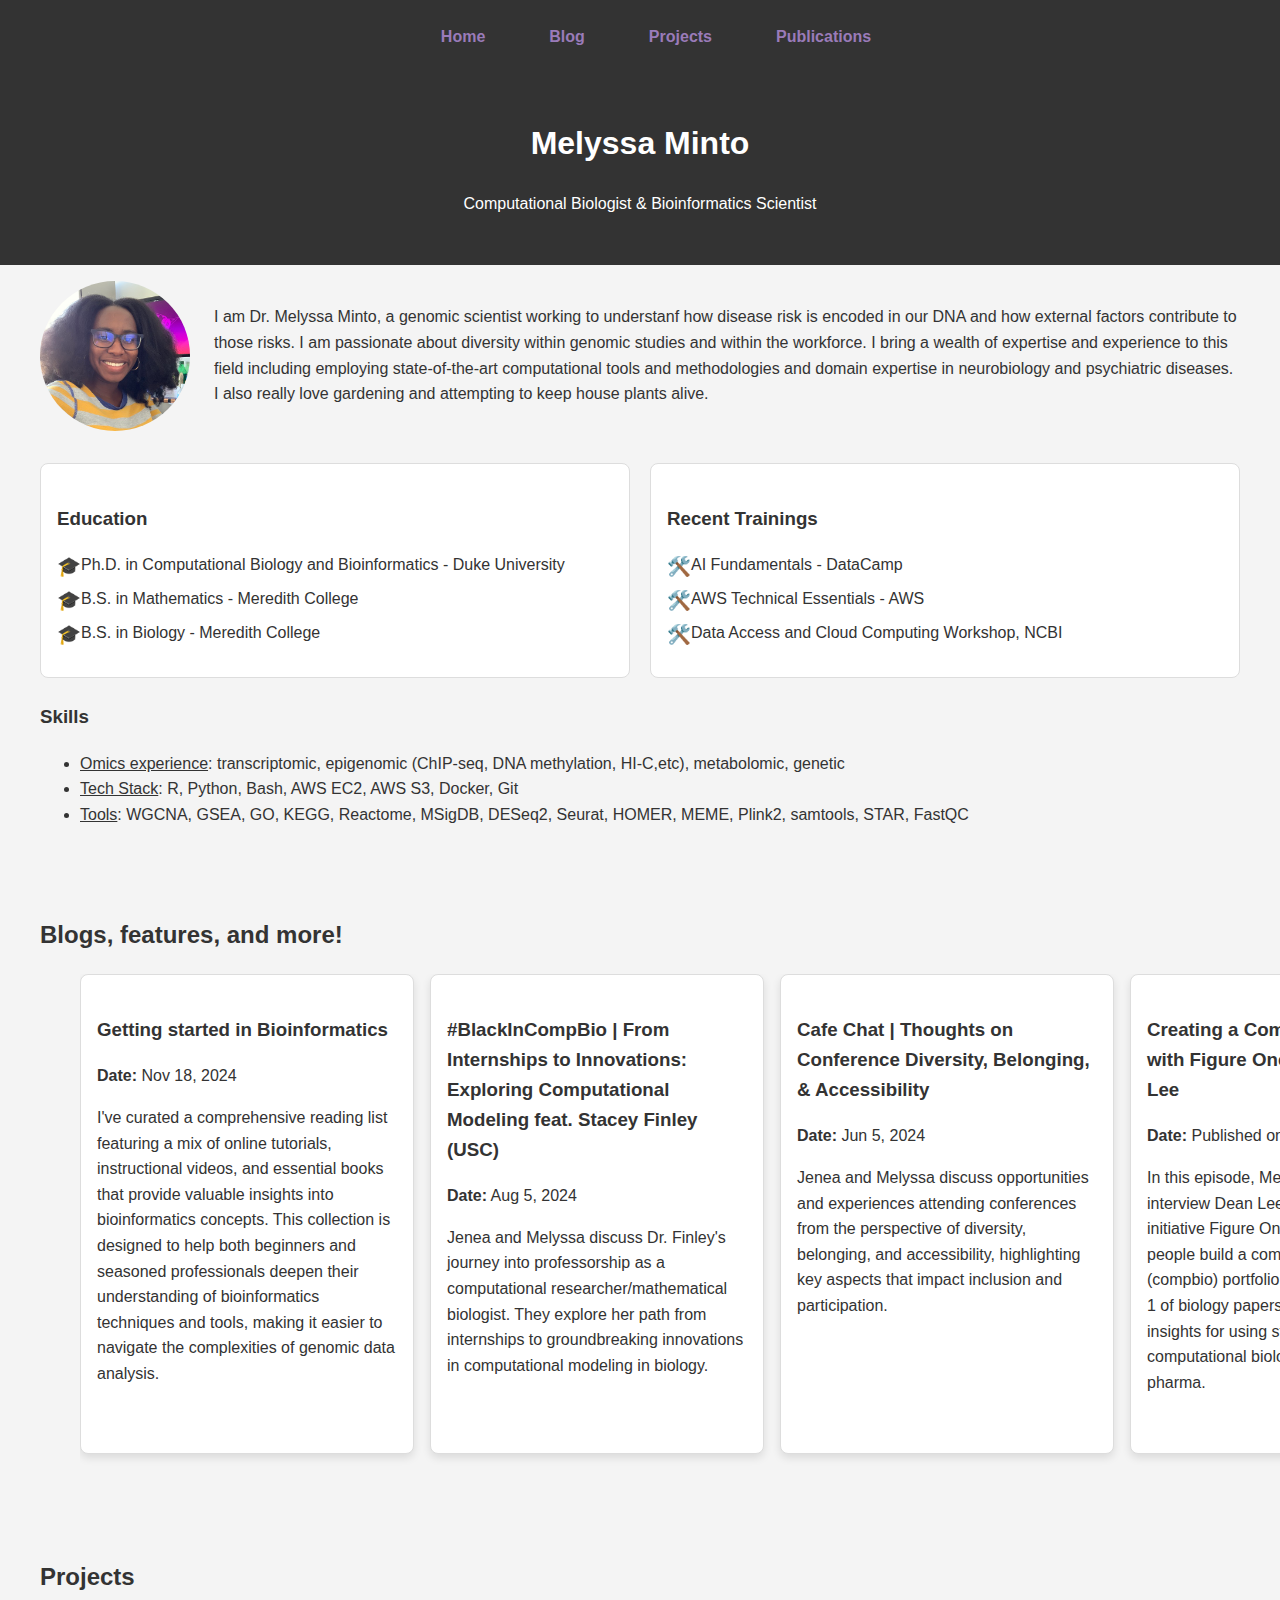
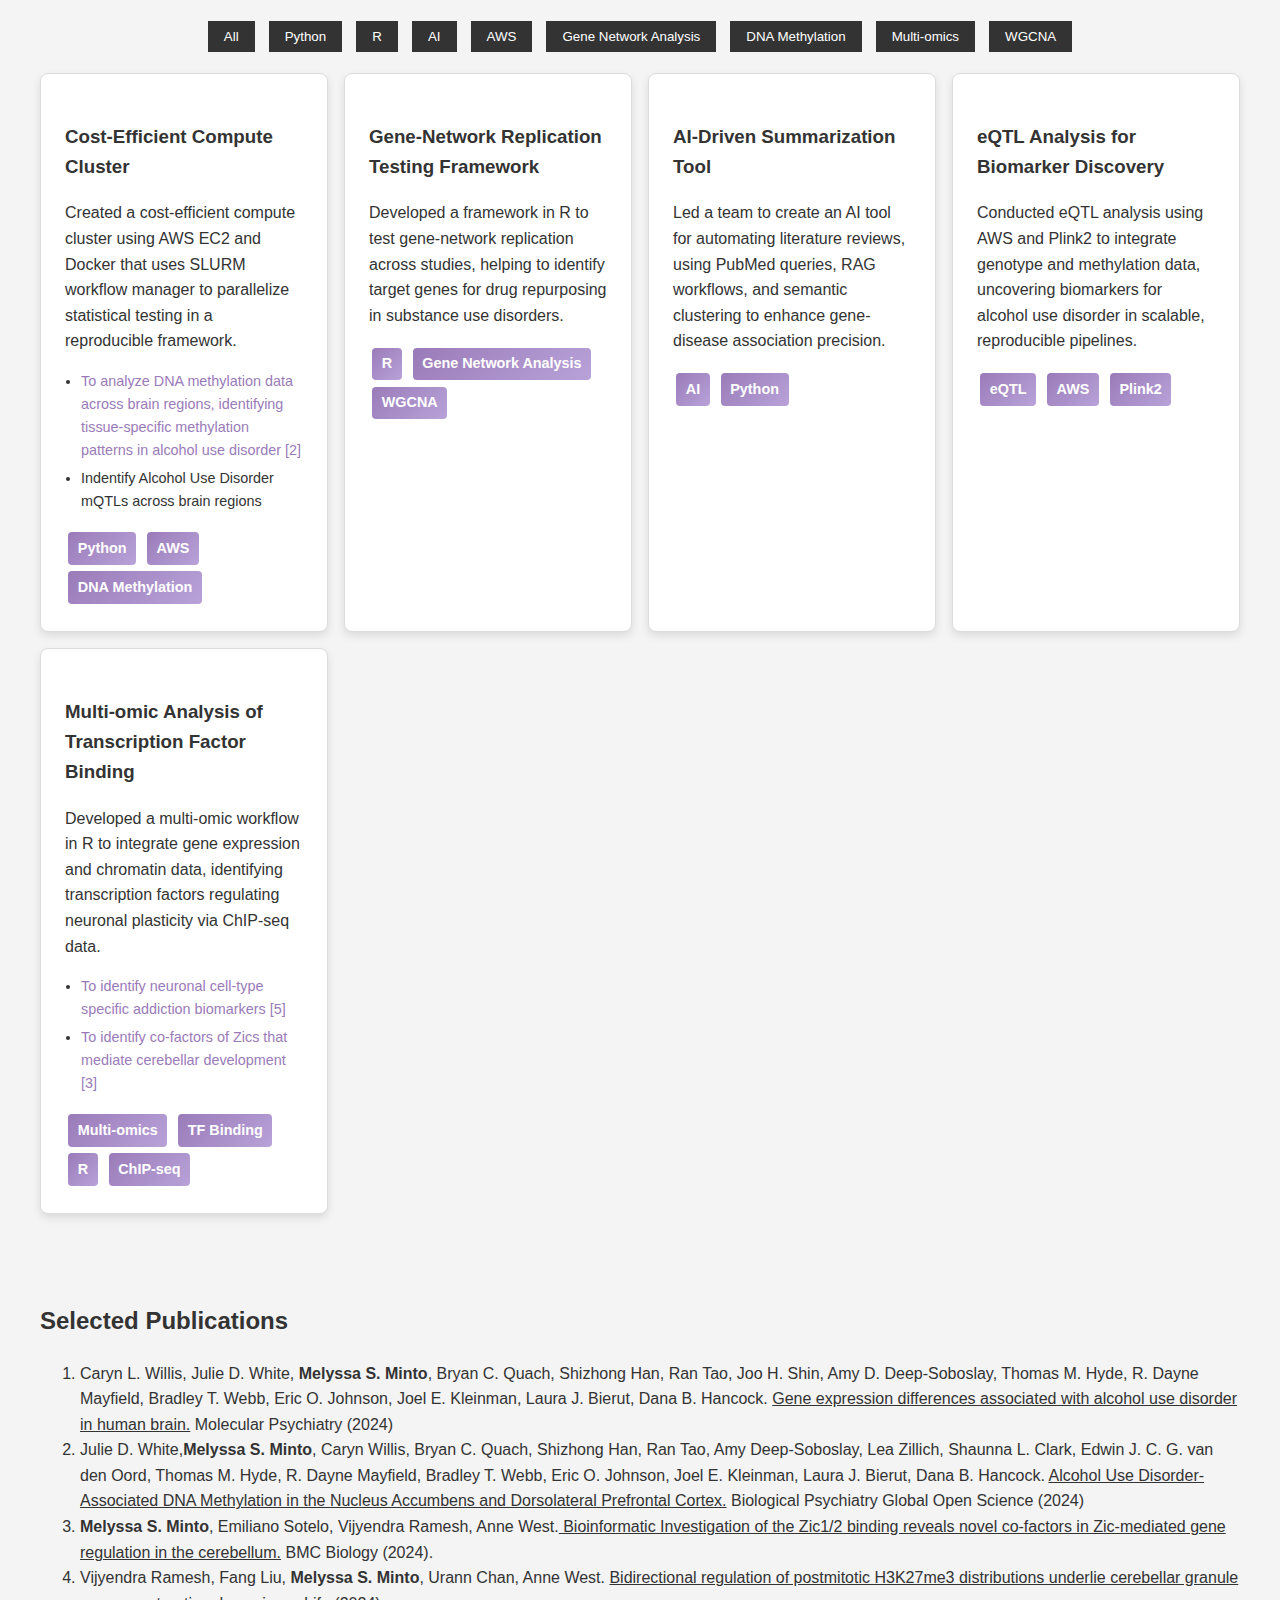
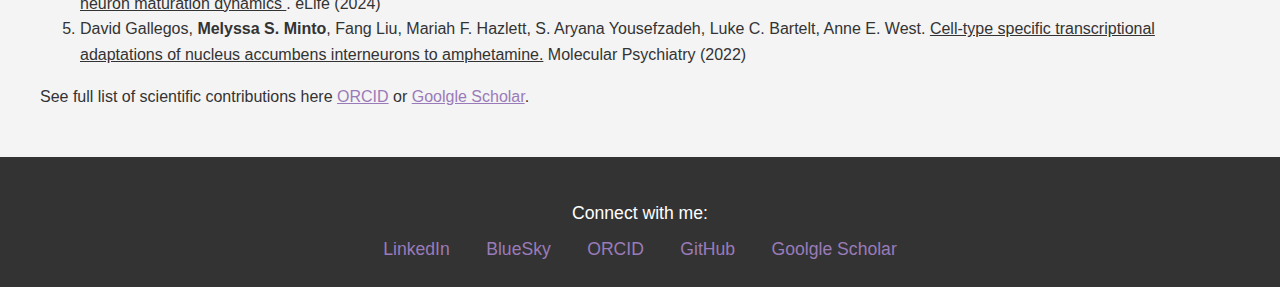
==== commit 733b847b: "clean up site" ====
--- a/index.html
+++ b/index.html
@@ -92,10 +92,46 @@
         <div class="carousel-wrapper">
 
             <a href="blogs/getting_started_in_comp_bio.html" class="blog-item">
-                <h3>Getting started in Bioinfomatics</h3>
+                <h3>Getting started in Bioinformatics</h3>
                 <p><strong>Date:</strong> Nov 18, 2024</p>
                 <p> I've curated a comprehensive reading list featuring a mix of online tutorials, instructional videos, and essential books that provide valuable insights into bioinformatics concepts. This collection is designed to help both beginners and seasoned professionals deepen their understanding of bioinformatics techniques and tools, making it easier to navigate the complexities of genomic data analysis. </p>
             </a>
+            <a href="https://www.blackwomencompbio.org/podcast/episode/39c3e3ad/blackincompbio-or-from-internships-to-innovations-exploring-computational-modeling-feat-stacey-finley-usc" class="blog-item">
+                <h3>#BlackInCompBio | From Internships to Innovations: Exploring Computational Modeling feat. Stacey Finley (USC)</h3>
+                <p><strong>Date:</strong> Aug 5, 2024</p>
+                <p>Jenea and Melyssa discuss Dr. Finley's journey into professorship as a computational researcher/mathematical biologist. They explore her path from internships to groundbreaking innovations in computational modeling in biology.</p>
+            </a>
+            <a href="https://www.blackwomencompbio.org/podcast/episode/1f03a449/cafe-chat-or-thoughts-on-conference-diversity-belonging-and-accessibility" class="blog-item">
+                <h3>Cafe Chat | Thoughts on Conference Diversity, Belonging, & Accessibility</h3>
+                <p><strong>Date:</strong> Jun 5, 2024</p>
+                <p>Jenea and Melyssa discuss opportunities and experiences attending conferences from the perspective of diversity, belonging, and accessibility, highlighting key aspects that impact inclusion and participation.</p>
+            </a>
+
+            <!-- <a href="https://www.blackwomencompbio.org/podcast/episode/1b9695ca/cafe-chat-or-picking-a-healthy-work-environment-as-a-computational-biologist" class="blog-item">
+                <h3>Cafe Chat | Picking a Healthy Work Environment as a Computational Biologist</h3>
+                <p><strong>Date:</strong> May 6, 2024</p>
+                <p>Melyssa and Jenea discuss qualities of a work environment that is healthy and supportive for their growth as computational biologists.</p>
+            </a>
+             -->
+
+            <a href="https://www.blackwomencompbio.org/podcast/episode/1a9e46ca/creating-a-compbio-portfolio-with-figure-one-lab-feat-dean-lee" class="blog-item">
+                <h3>Creating a CompBio Portfolio with Figure One Lab feat. Dean Lee</h3>
+                <p><strong>Date:</strong> Published on: April 10, 2024</p>
+                <p>In this episode, Melyssa and Jenea interview Dean Lee (Novartis) about his initiative Figure One Lab, which helps people build a computational biology (compbio) portfolio by re-enacting Figure 1 of biology papers. They discuss key insights for using storytelling to land computational biology roles in biotech and pharma.</p>
+            </a>
+
+            <a href="https://www.blackwomencompbio.org/podcast/episode/21cff7eb/cafe-chat-or-keeping-up-with-compbio" class="blog-item">
+                <h3>Cafe Chat | Keeping Up with CompBio</h3>
+                <p><strong>Date:</strong> March 11, 2024</p>
+                <p>Melyssa and Jenea discuss how they keep up with computational biology through social media, conferences, and the literature.</p>
+            </a>
+            
+            <a href="https://www.blackwomencompbio.org/podcast/episode/22cdf4e0/blackincompbio-or-which-skills-do-bioinformaticians-need-to-transition-into-data-science-feat-aneesa-valentine-ms" class="blog-item">
+                <h3>BlackInCompBio | Which Skills Do Bioinformaticians Need to Transition Into Data Science? feat. Aneesa Valentine, MS</h3>
+                <p><strong>Date:</strong> Feb 28, 2024</p>
+                <p>We talk to Aneesa Valentine, MS, about transitioning from bioinformatics to data science and AI. She shares her journey outside academia and into the world of data science and AI.</p>
+            </a>
+            
      
 
            
@@ -326,18 +362,6 @@
 
     let currentIndex = 0;
 
-//     function scrollCarousel(direction) {
-//     const wrapper = document.querySelector('#blog-posts .carousel-wrapper');
-//     const itemWidth = wrapper.offsetWidth / 3; // Width of each blog item in carousel
-//     const maxIndex = Math.ceil(wrapper.children.length / 3) - 1; // Calculate max index for 3 items per view
-
-//     // Update current index based on direction
-//     currentIndex = Math.min(maxIndex, Math.max(0, currentIndex + direction));
-//     const scrollPosition = currentIndex * itemWidth * 3;
-
-//     // Smooth scroll to new position
-//     wrapper.style.transform = `translateX(-${scrollPosition}px)`;
-// }
 
 function scrollCarousel(direction) {
     const wrapper = document.querySelector('.carousel-wrapper');
@@ -349,28 +373,6 @@
 }
 
 
-//     function scrollCarousel(direction) {
-//         const wrapper = document.querySelector('.carousel-wrapper');
-//         const items = document.querySelectorAll('.blog-item');
-//         const itemsPerView = window.innerWidth >= 1024 ? 3 : window.innerWidth >= 769 ? 2 : 1;
-
-//         const totalItems = items.length;
-//         const maxIndex = totalItems - itemsPerView;
-
-//         // Update the current index
-//         currentIndex += direction;
-
-//         // Clamp the index within bounds
-//         currentIndex = Math.max(0, Math.min(currentIndex, maxIndex));
-
-//         // Scroll to the selected item
-//         wrapper.style.transform = `translateX(-${currentIndex * (100 / itemsPerView)}%)`;
-//     }
-
-//     function toggleMenu() {
-//     const nav = document.querySelector('nav');
-//     nav.classList.toggle('active');
-// }
 
 function updateCarouselButtons() {
     const wrapper = document.querySelector('.carousel-wrapper');
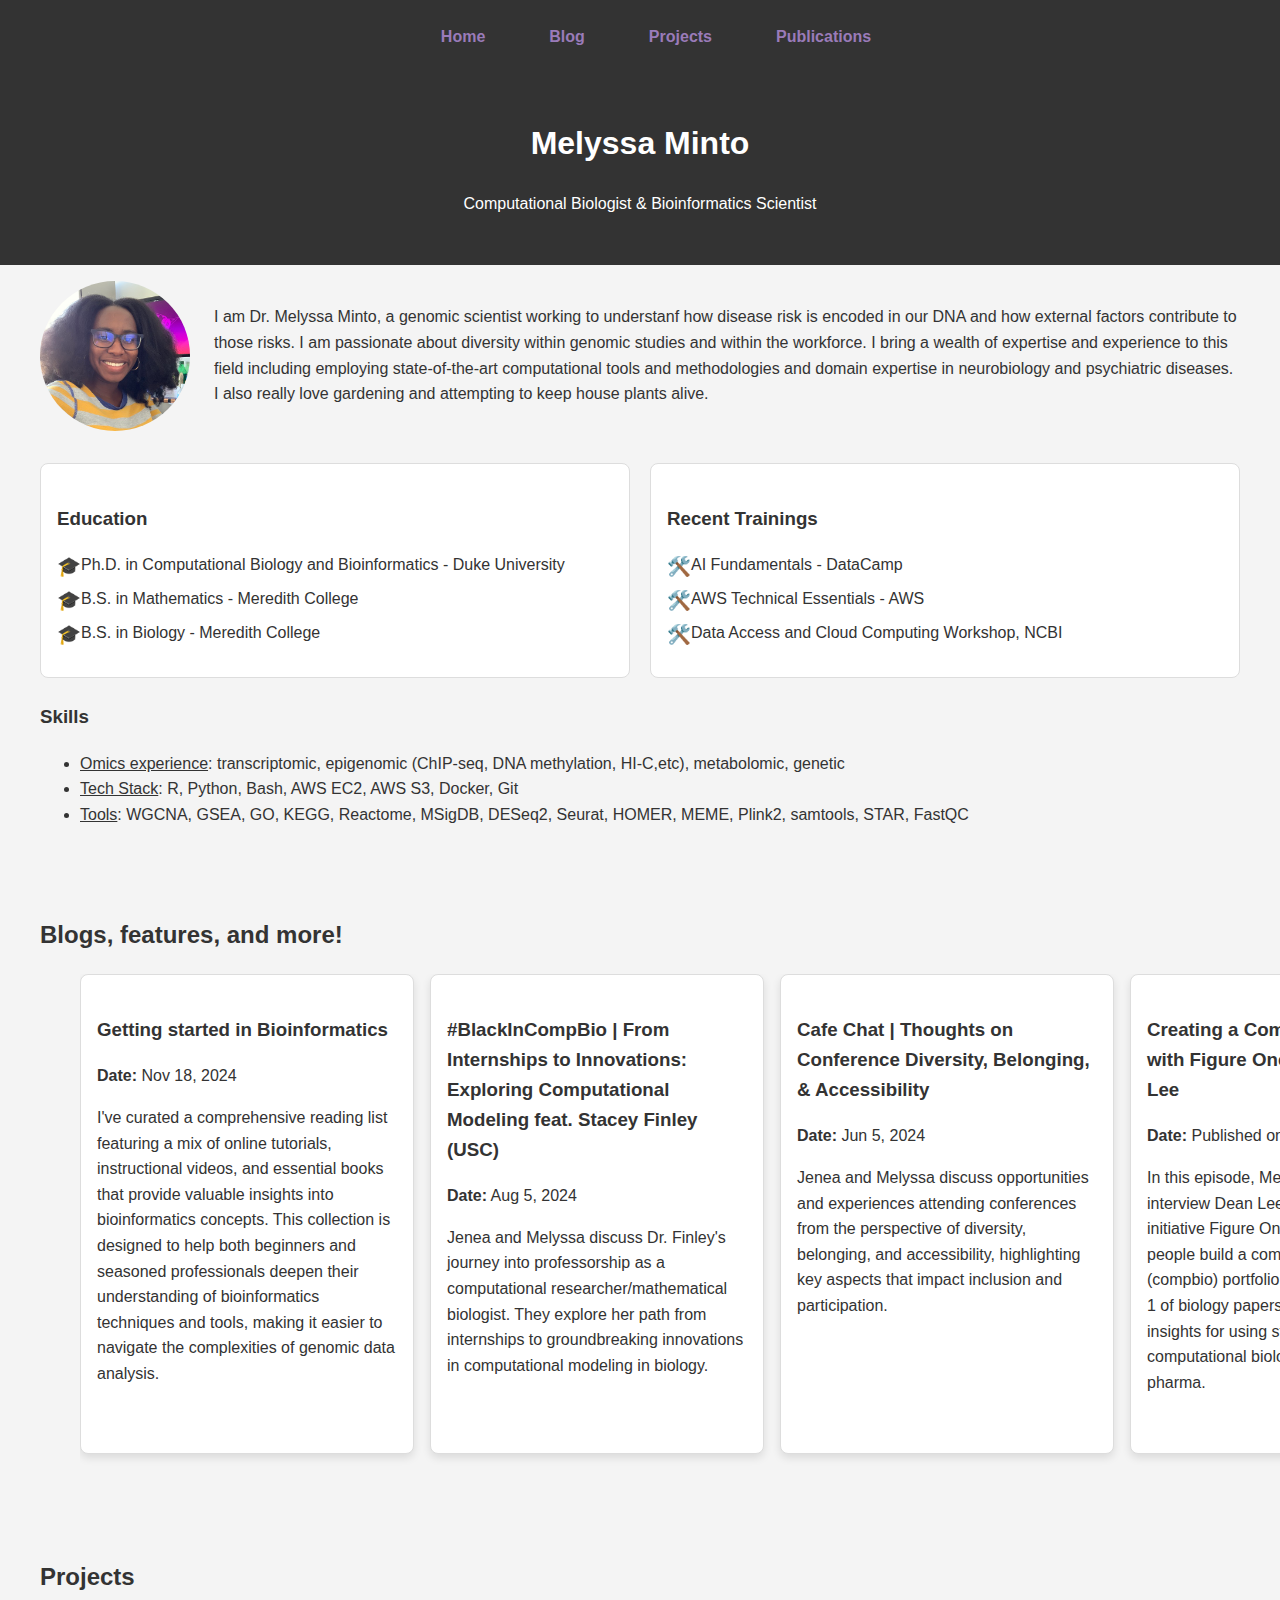
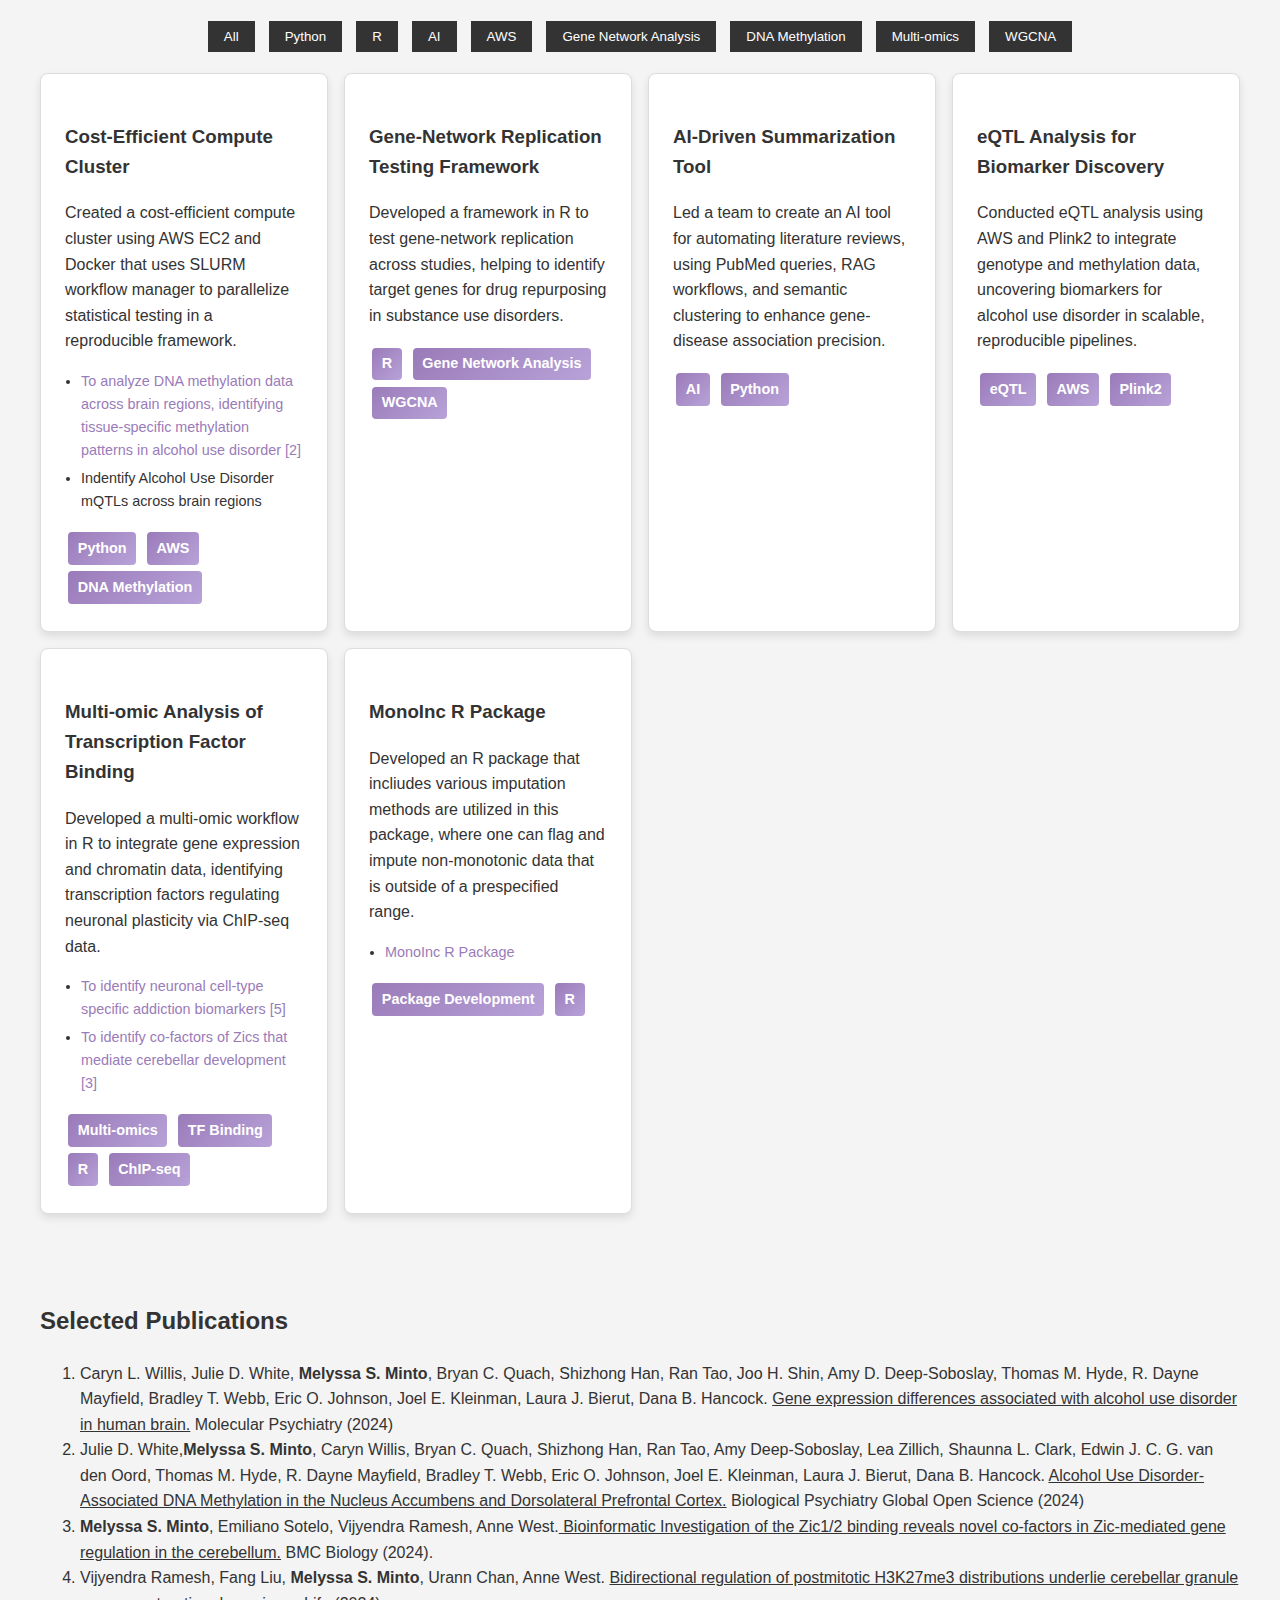
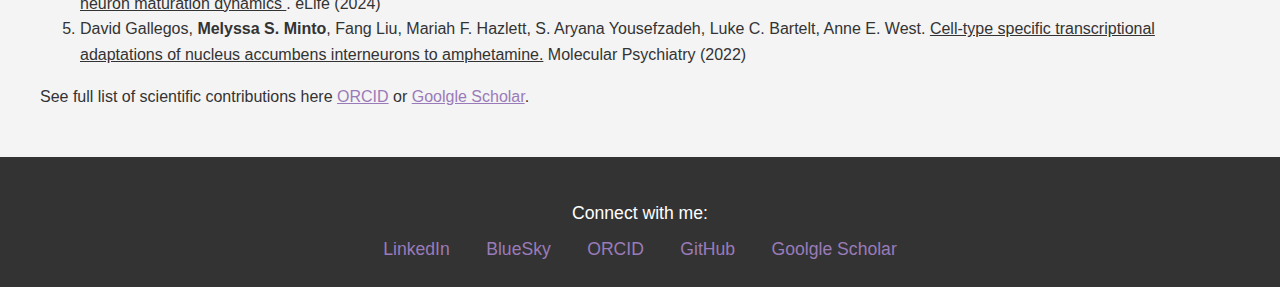
==== commit 8b450643: "add R package project" ====
--- a/index.html
+++ b/index.html
@@ -304,6 +304,25 @@
                 <span>TF Binding</span>
                 <span>R</span>
                 <span>ChIP-seq</span>
+            </div>
+
+
+         </div>
+
+         <div class="project-card" data-tags="R Package Development">
+            <a href="https://github.com/MelyssaMinto/zic-analysis" target="_blank" >
+                <h3>MonoInc R Package</h3>
+                <p>Developed an R package that incliudes various imputation methods are utilized in this package, where one can flag and impute non-monotonic data that is outside of a prespecified range.</p>
+
+            </a>
+            <!-- "Used in" Section with Links -->
+             <ul class="used-in">
+                 <li><a href="https://cran.r-project.org/web/packages/MonoInc/index.html" target="_blank"> MonoInc R Package </a></li>
+             </ul>
+             <!-- Tags Section -->
+            <div class="tags">
+                <span>Package Development</span>
+                <span>R</span>
             </div>
 
 
